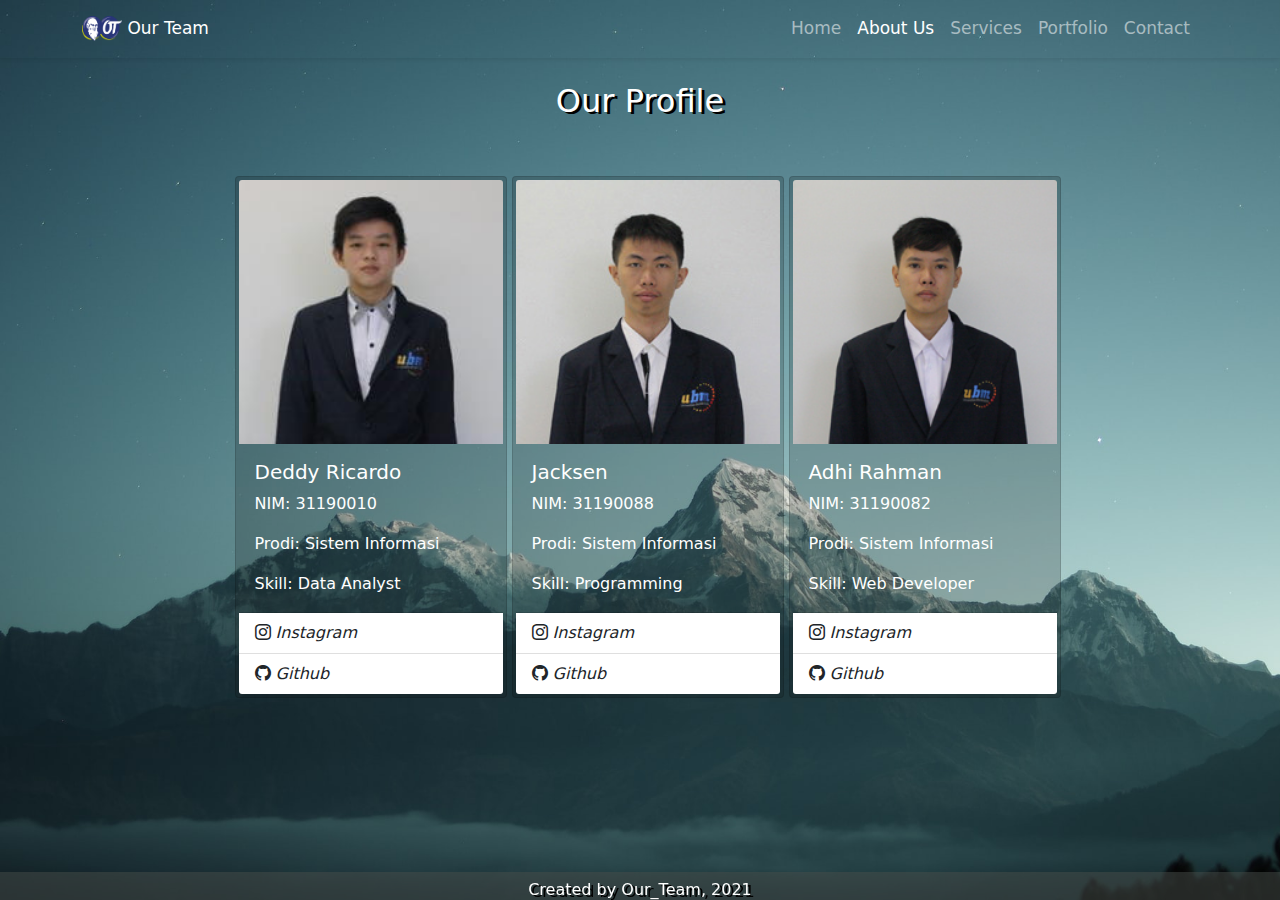
==== about.html @ fa2a7e39 "first commit" ====
<!DOCTYPE html>
<html lang="en">
  <head>
    <meta charset="UTF-8" />
    <meta http-equiv="X-UA-Compatible" content="IE=edge" />
    <meta name="viewport" content="width=device-width, initial-scale=1.0" />
    <title>Our Page</title>
    <!-- boostrap 5 -->
    <link rel="stylesheet" href="css/bootstrap.min.css" />
    <!-- my style -->
    <link rel="stylesheet" href="style.css" />
    <!-- icon -->
    <link rel="icon" href="img/icon.png" type="image/png" />
    <!-- bootstrap icon -->
    <link rel="stylesheet" href="https://cdn.jsdelivr.net/npm/bootstrap-icons@1.4.0/font/bootstrap-icons.css" />
  </head>
  <body>
    <!-- navbar -->
    <nav class="navbar sticky-top navbar-expand-lg navbar-dark shadow-sm">
      <div class="container">
        <a class="navbar-brand" href="index.html">
          <img src="img/nav-logo.png" alt="ourteam" width="40" height="25" class="d-inline-block align-top" />
          Our Team
        </a>
        <button class="navbar-toggler" type="button" data-bs-toggle="collapse" data-bs-target="#navbarNav" aria-controls="navbarNav" aria-expanded="false" aria-label="Toggle navigation">
          <span class="navbar-toggler-icon"></span>
        </button>
        <div class="collapse navbar-collapse" id="navbarNav">
          <ul class="navbar-nav ms-auto">
            <li class="nav-item">
              <a class="nav-link" aria-current="page" href="index.html">Home</a>
            </li>
            <li class="nav-item">
              <a class="nav-link active" href="about.html">About Us</a>
            </li>
            <li class="nav-item">
              <a class="nav-link" href="services.html">Services</a>
            </li>
            <li class="nav-item">
              <a class="nav-link" href="portfolio.html">Portfolio</a>
            </li>
            <li class="nav-item">
              <a class="nav-link" href="contact.html">Contact</a>
            </li>
          </ul>
        </div>
      </div>
    </nav>
    <!-- end of navbar -->

    <!-- about -->
    <section class="about">
      <div class="container">
        <div class="row">
          <div class="col-md-12 mt-3 justify-content-center">
            <h2 class="text-white text-center mb-5">Our Profile</h2>
          </div>
          <div class="row justify-content-center">
            <div class="col-md-3 mb-5 align-item-center">
              <div class="card" style="width: 17em">
                <img src="img/profile1.jpeg" class="card-img-top" alt="..." />
                <div class="card-body">
                  <h5 class="card-title">Deddy Ricardo</h5>
                  <p class="card-text">NIM: 31190010</p>
                  <p class="card-text">Prodi: Sistem Informasi</p>
                  <p class="card-text">Skill: Data Analyst</p>
                </div>
                <ul class="list-group list-group-flush">
                  <li class="list-group-item">
                    <i class="bi bi-instagram"><a href="https://www.instagram.com/deddy12_/" target="_blank" class="text-dark"> Instagram</a></i>
                  </li>
                  <li class="list-group-item">
                    <i class="bi bi-github"><a href="https://github.com/DeddyRicardo" target="_blank" class="text-dark"> Github</a></i>
                  </li>
                </ul>
              </div>
            </div>
            <div class="col-md-3 mb-5 align-item-center">
              <div class="card" style="width: 17rem">
                <img src="img/profile2.jpeg" class="card-img-top" alt="..." />
                <div class="card-body">
                  <h5 class="card-title">Jacksen</h5>
                  <p class="card-text">NIM: 31190088</p>
                  <p class="card-text">Prodi: Sistem Informasi</p>
                  <p class="card-text">Skill: Programming</p>
                </div>
                <ul class="list-group list-group-flush">
                  <li class="list-group-item">
                    <i class="bi bi-instagram"><a href="https://www.instagram.com/jacksenaja/" target="_blank" class="text-dark"> Instagram</a></i>
                  </li>
                  <li class="list-group-item">
                    <i class="bi bi-github"><a href="https://github.com/jacksensaja" target="_blank" class="text-dark"> Github</a></i>
                  </li>
                </ul>
              </div>
            </div>
            <div class="col-md-3 mb-5 align-item-center">
              <div class="card" style="width: 17rem">
                <img src="img/profile3.jpg" class="card-img-top" alt="..." />
                <div class="card-body">
                  <h5 class="card-title">Adhi Rahman</h5>
                  <p class="card-text">NIM: 31190082</p>
                  <p class="card-text">Prodi: Sistem Informasi</p>
                  <p class="card-text">Skill: Web Developer</p>
                </div>
                <ul class="list-group list-group-flush">
                  <li class="list-group-item">
                    <i class="bi bi-instagram"><a href="https://www.instagram.com/brokuma_a/" target="_blank" class="text-dark"> Instagram</a></i>
                  </li>
                  <li class="list-group-item">
                    <i class="bi bi-github"><a href="https://github.com/brokuma" target="_blank" class="text-dark"> Github</a></i>
                  </li>
                </ul>
              </div>
            </div>
          </div>
        </div>
      </div>
    </section>
    <!-- end of about -->

    <!-- footer -->
    <footer class="fixed-bottom text-white text-center p-2"><h2 class="fs-6">Created by Our_Team, 2021</h2></footer>
    <!-- end of footer -->

    <!-- js -->
    <script src="https://cdn.jsdelivr.net/npm/bootstrap@5.0.0-beta2/dist/js/bootstrap.bundle.min.js" integrity="sha384-b5kHyXgcpbZJO/tY9Ul7kGkf1S0CWuKcCD38l8YkeH8z8QjE0GmW1gYU5S9FOnJ0" crossorigin="anonymous"></script>
  </body>
</html>
---- style.css ----
body {
  background-image: url("img/bg-image.jpg");
  background-size: cover;
  background-repeat: no-repeat;
  background-attachment: fixed;
}
footer {
  margin-top: 10px;
  height: 28px;
  background-color: rgba(72, 77, 73, 0.5);
}
.navbar a {
  font-size: 17px;
  font-weight: 500px;
}
.welcome {
  margin-top: 125px;
}
.welcome .btn {
  width: 150px;
}
.welcome .btn:hover {
  width: 200px;
}
.welcome h1 {
  text-shadow: 3px 2px black;
  margin-top: 60px;
}
h1,
h2 {
  text-shadow: 3px 2px black;
}
.about .card {
  margin-left: 10px;
  padding: 3px;
  background-color: rgba(17, 18, 18, 0.2);
}
.about .row {
  padding: 8px;
}
.card a {
  text-decoration: none;
}
.card h5,
p {
  color: white;
}
.services .card {
  margin-left: 15px;
  background-color: rgba(17, 18, 18, 0.2);
  box-shadow: 0px 25px 30px black;
}

.portfolio .carousel {
  margin-top: 40px;
  display: flex;

  height: 410px;
}
.contact form {
  margin-top: 90px;
}
.contact .btn:hover {
  color: black;
  background-color: white;
}
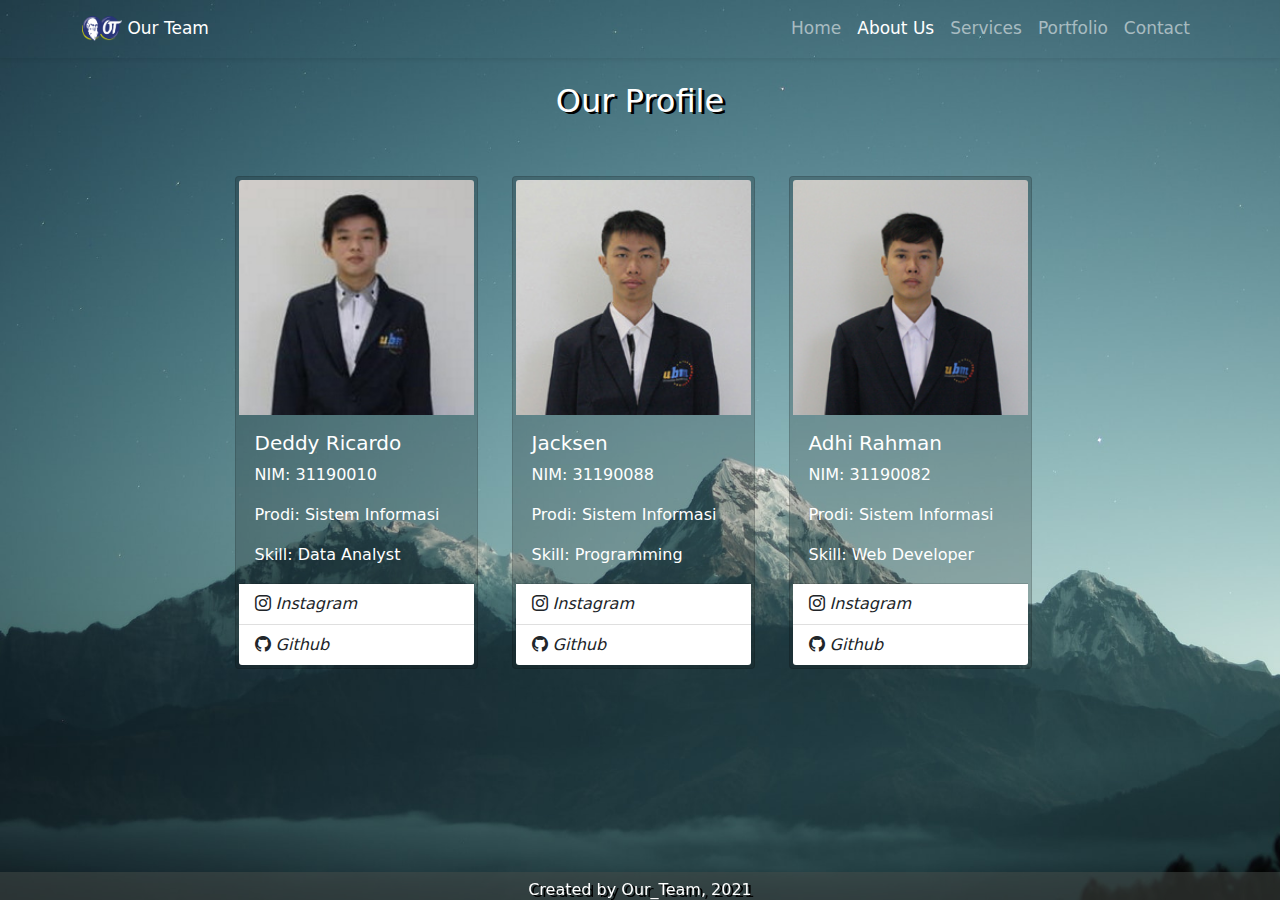
==== commit 6bce5a45: "remove size on card" ====
--- a/about.html
+++ b/about.html
@@ -57,7 +57,7 @@
           </div>
           <div class="row justify-content-center">
             <div class="col-md-3 mb-5 align-item-center">
-              <div class="card" style="width: 17em">
+              <div class="card">
                 <img src="img/profile1.jpeg" class="card-img-top" alt="..." />
                 <div class="card-body">
                   <h5 class="card-title">Deddy Ricardo</h5>
@@ -76,7 +76,7 @@
               </div>
             </div>
             <div class="col-md-3 mb-5 align-item-center">
-              <div class="card" style="width: 17rem">
+              <div class="card">
                 <img src="img/profile2.jpeg" class="card-img-top" alt="..." />
                 <div class="card-body">
                   <h5 class="card-title">Jacksen</h5>
@@ -95,7 +95,7 @@
               </div>
             </div>
             <div class="col-md-3 mb-5 align-item-center">
-              <div class="card" style="width: 17rem">
+              <div class="card">
                 <img src="img/profile3.jpg" class="card-img-top" alt="..." />
                 <div class="card-body">
                   <h5 class="card-title">Adhi Rahman</h5>
--- a/style.css
+++ b/style.css
@@ -46,7 +46,8 @@
   color: white;
 }
 .services .card {
-  margin-left: 15px;
+  /* margin-left: 15px; */
+
   background-color: rgba(17, 18, 18, 0.2);
   box-shadow: 0px 25px 30px black;
 }
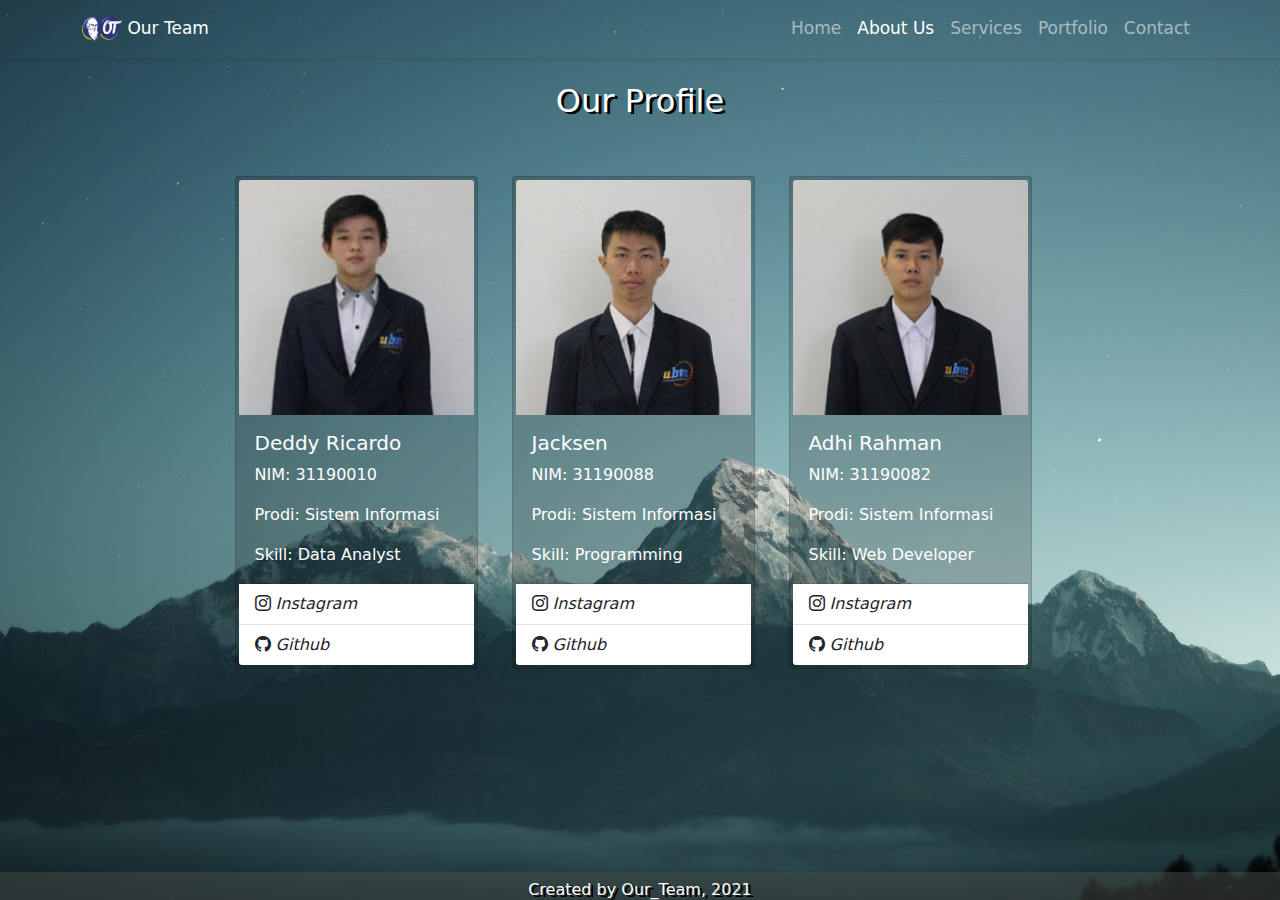
==== commit 37f467d0: "footer sticky bar" ====
--- a/about.html
+++ b/about.html
@@ -14,7 +14,7 @@
     <!-- bootstrap icon -->
     <link rel="stylesheet" href="https://cdn.jsdelivr.net/npm/bootstrap-icons@1.4.0/font/bootstrap-icons.css" />
   </head>
-  <body>
+  <body id="about">
     <!-- navbar -->
     <nav class="navbar sticky-top navbar-expand-lg navbar-dark shadow-sm">
       <div class="container">
@@ -120,7 +120,7 @@
     <!-- end of about -->
 
     <!-- footer -->
-    <footer class="fixed-bottom text-white text-center p-2"><h2 class="fs-6">Created by Our_Team, 2021</h2></footer>
+    <footer class="text-white text-center p-2"><h2 class="fs-6">Created by Our_Team, 2021</h2></footer>
     <!-- end of footer -->
 
     <!-- js -->
--- a/style.css
+++ b/style.css
@@ -65,3 +65,19 @@
   color: black;
   background-color: white;
 }
+#services,
+#index,
+#about,
+#contact,
+#portfolio {
+  display: flex;
+  flex-direction: column;
+  min-height: 100vh;
+}
+.services,
+.about,
+.portfolio,
+.contact,
+.index {
+  flex: 1;
+}
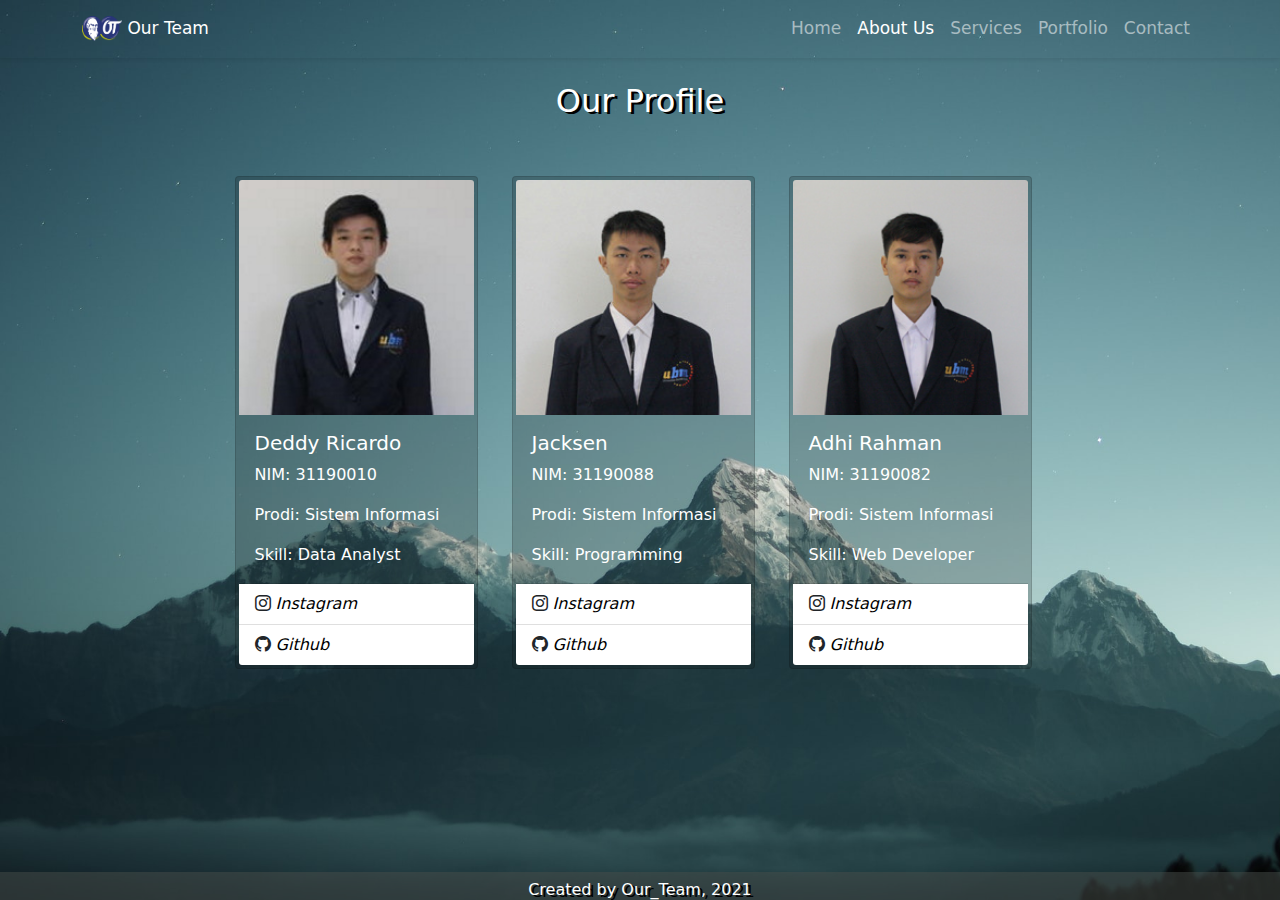
==== commit 776b7c85: "animation added" ====
--- a/about.html
+++ b/about.html
@@ -67,10 +67,10 @@
                 </div>
                 <ul class="list-group list-group-flush">
                   <li class="list-group-item">
-                    <i class="bi bi-instagram"><a href="https://www.instagram.com/deddy12_/" target="_blank" class="text-dark"> Instagram</a></i>
+                    <i class="bi bi-instagram"><a href="https://www.instagram.com/deddy12_/" target="_blank"> Instagram</a></i>
                   </li>
                   <li class="list-group-item">
-                    <i class="bi bi-github"><a href="https://github.com/DeddyRicardo" target="_blank" class="text-dark"> Github</a></i>
+                    <i class="bi bi-github"><a href="https://github.com/DeddyRicardo" target="_blank"> Github</a></i>
                   </li>
                 </ul>
               </div>
@@ -86,10 +86,10 @@
                 </div>
                 <ul class="list-group list-group-flush">
                   <li class="list-group-item">
-                    <i class="bi bi-instagram"><a href="https://www.instagram.com/jacksenaja/" target="_blank" class="text-dark"> Instagram</a></i>
+                    <i class="bi bi-instagram"><a href="https://www.instagram.com/jacksenaja/" target="_blank"> Instagram</a></i>
                   </li>
                   <li class="list-group-item">
-                    <i class="bi bi-github"><a href="https://github.com/jacksensaja" target="_blank" class="text-dark"> Github</a></i>
+                    <i class="bi bi-github"><a href="https://github.com/jacksensaja" target="_blank"> Github</a></i>
                   </li>
                 </ul>
               </div>
@@ -105,10 +105,10 @@
                 </div>
                 <ul class="list-group list-group-flush">
                   <li class="list-group-item">
-                    <i class="bi bi-instagram"><a href="https://www.instagram.com/brokuma_a/" target="_blank" class="text-dark"> Instagram</a></i>
+                    <i class="bi bi-instagram"><a href="https://www.instagram.com/brokuma_a/" target="_blank"> Instagram</a></i>
                   </li>
                   <li class="list-group-item">
-                    <i class="bi bi-github"><a href="https://github.com/brokuma" target="_blank" class="text-dark"> Github</a></i>
+                    <i class="bi bi-github"><a href="https://github.com/brokuma" target="_blank"> Github</a></i>
                   </li>
                 </ul>
               </div>
--- a/style.css
+++ b/style.css
@@ -37,6 +37,13 @@
 }
 .about .row {
   padding: 8px;
+}
+.about img {
+  transition: 1.2s;
+}
+.about img:hover {
+  transform: scale(1.1);
+  box-shadow: 0px 10px 6px -6px;
 }
 .card a {
   text-decoration: none;
@@ -78,6 +85,65 @@
 .about,
 .portfolio,
 .contact,
-.index {
+.welcome {
   flex: 1;
 }
+.about a {
+  color: black;
+}
+.about a:hover {
+  color: white;
+  background-color: black;
+}
+
+.web {
+  animation: web 2s ease forwards;
+}
+.analysis {
+  animation: analysis 2s ease forwards;
+}
+.programming {
+  animation: programming 2s ease forwards;
+}
+.portfolio h3,
+p {
+  animation: textport 3s ease forwards;
+}
+.portfolio img {
+  animation: pictport 3s ease forwards;
+}
+@keyframes web {
+  from {
+    transform: translate(300px);
+  }
+  to {
+  }
+}
+@keyframes analysis {
+  from {
+    transform: translate(-300px);
+  }
+  to {
+  }
+}
+@keyframes programming {
+  from {
+    transform: translateY(300px);
+  }
+  to {
+  }
+}
+@keyframes textport {
+  from {
+    transform: translate(300px);
+  }
+  to {
+  }
+}
+@keyframes pictport {
+  from {
+    transform: translate(500px);
+  }
+  to {
+  }
+}
